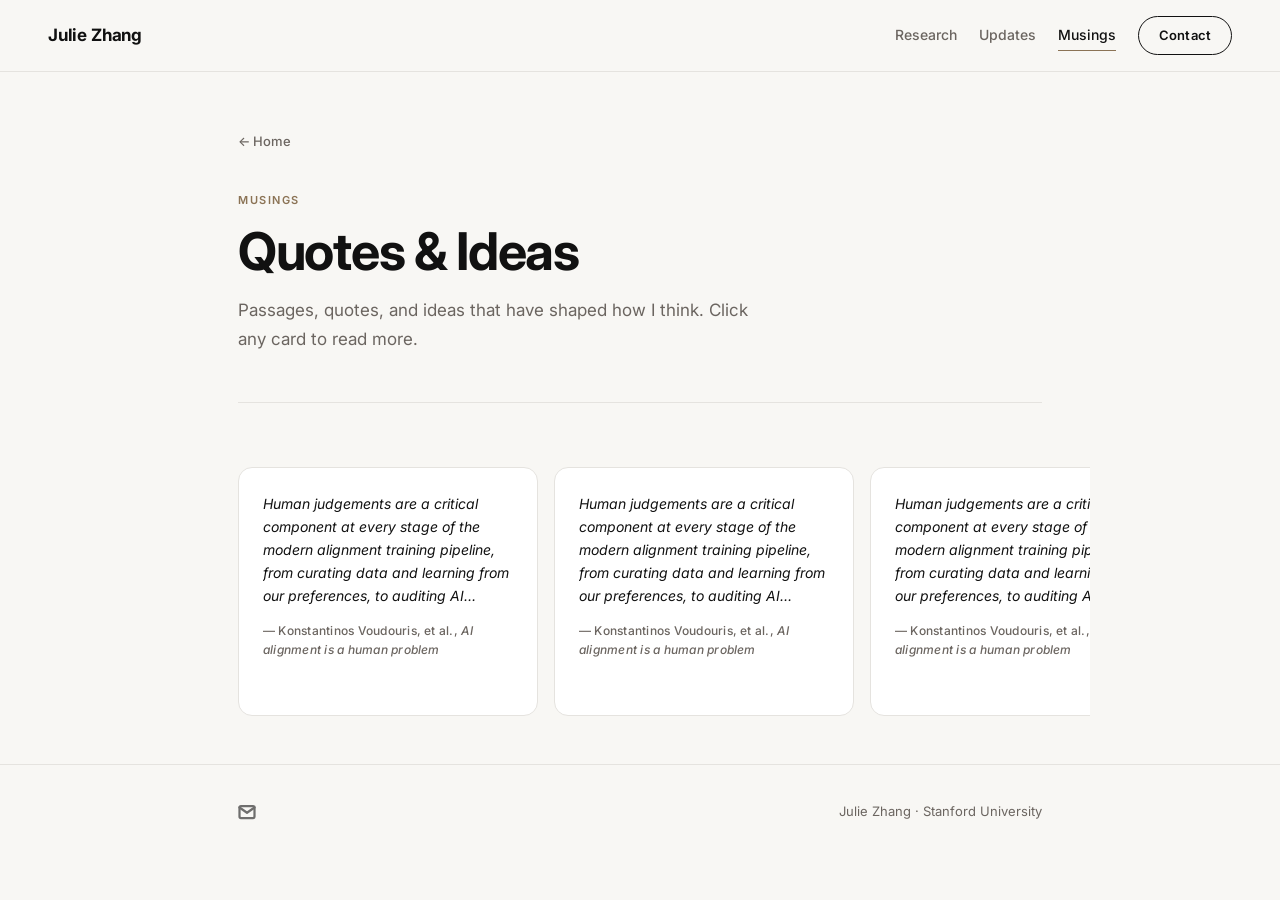
==== musings.html @ 249c619d "Redesign site, add publications, and update timeline - Minimalist animated homepage with 3-card layo" ====
<!DOCTYPE html>
<html lang="en">
<head>
  <meta charset="utf-8" />
  <title>Musings — Julie Zhang</title>
  <meta name="description" content="Quotes and musings collected by Julie Zhang" />
  <meta name="viewport" content="width=device-width, initial-scale=1" />

  <link rel="stylesheet" href="./css/layout.css" />
  <link rel="stylesheet" href="./css/typography.css" />
  <link rel="stylesheet" href="./css/utilities.css" />
  <script defer src="./js/script.js"></script>
</head>
<body>

  <!-- ─── NAVBAR ──────────────────────────────────────── -->
  <nav class="navbar">
    <a class="nav-title-link" href="./index.html">Julie Zhang</a>
    <div class="nav-links">
      <a class="nav-link" href="./research.html">Research</a>
      <a class="nav-link" href="./updates.html">Updates</a>
      <a class="nav-link active" href="./musings.html">Musings</a>
      <a class="button" href="mailto:juliexzhg@stanford.edu">Contact</a>
    </div>
  </nav>

  <div class="page-wrapper">

    <!-- ─── PAGE HEADER ─────────────────────────────── -->
    <header class="page-header animate-load" style="--delay: 0s">
      <a class="back-link" href="./index.html">← Home</a>
      <p class="page-header-label">Musings</p>
      <!-- ✏️ Edit the title and description below -->
      <h1 class="page-header-title">Quotes & Ideas</h1>
      <p class="page-header-desc">
        Passages, quotes, and ideas that have shaped how I think.
        Click any card to read more.
      </p>
    </header>

    <!-- ─── CAROUSEL (auto-rendered from data below) ── -->
    <!-- Scroll horizontally · hover to pause · click to expand -->
    <div class="musings-carousel-outer" id="musings-carousel-outer">
      <div class="musings-carousel-track" id="musings-track"></div>
    </div>

    <!-- Expanded detail panel — shown on card click -->
    <div class="musing-detail-panel" id="musing-detail"></div>

    <!-- Shown only when musings array is empty -->
    <div class="musings-empty" id="musings-empty" style="display:none">
      Musings coming soon.
    </div>

  </div>

  <!-- ─── FOOTER ───────────────────────────────────────── -->
  <footer id="footer">
    <div class="footer-inner">
      <div class="footer-links">
        <a class="icon-link" href="mailto:juliexzhg@stanford.edu" title="Email">
          <img src="./assets/icons/mail.svg" class="footer-icon" alt="Email" />
        </a>
      </div>
      <p class="footer-text">Julie Zhang &middot; Stanford University</p>
    </div>
  </footer>

  <!-- ════════════════════════════════════════════════════
       ✏️  ADD OR EDIT YOUR MUSINGS / QUOTES HERE
       ════════════════════════════════════════════════════

  Each object in the array is one card in the carousel. Fields:
    quote   (required) – The quote or passage
    author  (required) – Who said or wrote it
    source  (optional) – Book, article, talk, etc.; "" to hide
    myNote  (optional) – Your personal reflection; "" to hide.
                          Shown only in the expanded detail view.

  HOW TO ADD A NEW MUSING:
    1. Copy a block (from { to },).
    2. Paste it at the TOP of the array.
    3. Fill in your values and save.
  ════════════════════════════════════════════════════ -->
  <script>

  const musings = [
    {
      quote: "Human judgements are a critical component at every stage of the modern alignment training pipeline, from curating data and learning from our preferences, to auditing AI systems and overseeing them while they complete tasks for us.",
      author: "Konstantinos Voudouris, et al.",
      source:"AI alignment is a human problem",
      myNote:"Human in the loop"
    },
    // ← ADD YOUR QUOTES HERE. Example:
    // {
    //   quote: "The question is not whether machines can think, but whether men do.",
    //   author: "B.F. Skinner",
    //   source: "Contingencies of Reinforcement, 1969",
    //   myNote: "This challenges me to think about what agency really means — especially as we build systems that mimic it."
    // },

  ];

  // ════════════════════════════════════════════════════
  // Carousel rendering — no need to edit below.
  // ════════════════════════════════════════════════════

  const track  = document.getElementById('musings-track');
  const detail = document.getElementById('musing-detail');
  const empty  = document.getElementById('musings-empty');
  const outer  = document.getElementById('musings-carousel-outer');

  if (!musings.length) {
    if (outer)  outer.style.display  = 'none';
    if (detail) detail.style.display = 'none';
    if (empty)  empty.style.display  = 'block';
  } else {
    // Duplicate items enough times to fill at least ~8 visible cards
    const copies = Math.max(2, Math.ceil(10 / musings.length));
    // Must be even so translateX(-50%) loops seamlessly
    const totalCopies = copies % 2 === 0 ? copies : copies + 1;

    function makeCard(item, originalIndex) {
      const card = document.createElement('div');
      card.className = 'musing-card';
      card.dataset.index = originalIndex;
      card.innerHTML = `
        <div class="musing-card-quote">${item.quote}</div>
        <div class="musing-card-author">&mdash; ${item.author}${item.source ? ', <em>' + item.source + '</em>' : ''}</div>
        <div class="musing-card-hint">Click to expand ↗</div>
      `;
      card.addEventListener('click', () => openDetail(item, originalIndex));
      return card;
    }

    for (let c = 0; c < totalCopies; c++) {
      musings.forEach((item, i) => track.appendChild(makeCard(item, i)));
    }

    // Adjust animation duration proportional to content length
    const duration = Math.max(25, musings.length * 8);
    track.style.animationDuration = duration + 's';

    function openDetail(item, idx) {
      // Highlight matching cards
      document.querySelectorAll('.musing-card').forEach(c => {
        c.classList.toggle('active', parseInt(c.dataset.index) === idx);
      });

      const noteHtml = item.myNote
        ? `<p class="musing-note">${item.myNote}</p>`
        : '';
      const sourceHtml = item.source
        ? `<span class="musing-source">${item.source}</span>`
        : '';

      detail.innerHTML = `
        <button class="musing-close-btn" onclick="closeDetail()">Close ×</button>
        <blockquote class="musing-quote">${item.quote}</blockquote>
        <div class="musing-attribution">
          <span class="musing-author">&mdash; ${item.author}</span>
          ${sourceHtml}
        </div>
        ${noteHtml}
      `;
      detail.style.display = 'block';
      detail.scrollIntoView({ behavior: 'smooth', block: 'nearest' });
    }
  }

  function closeDetail() {
    const detail = document.getElementById('musing-detail');
    if (detail) detail.style.display = 'none';
    document.querySelectorAll('.musing-card').forEach(c => c.classList.remove('active'));
  }

  </script>

</body>
</html>
---- css/layout.css ----
/* =====================================================
   VARIABLES & RESET
   ===================================================== */
:root {
  --bg: #F8F7F4;
  --text: #111111;
  --text-secondary: #6B6560;
  --accent: #8B7355;
  --border: #E5E3DF;
  --card-bg: #FFFFFF;
  --nav-bg: rgba(248, 247, 244, 0.94);
  --max-width: 900px;
  --nav-height: 72px;
}

*, *::before, *::after {
  box-sizing: border-box;
}

html {
  text-size-adjust: none;
  -webkit-text-size-adjust: none;
  scroll-behavior: smooth;
}

body {
  margin: 0;
  background-color: var(--bg);
  color: var(--text);
  -webkit-font-smoothing: antialiased;
  -moz-osx-font-smoothing: grayscale;
  min-height: 100vh;
}


/* =====================================================
   PAGE WRAPPER
   ===================================================== */
.page-wrapper {
  max-width: var(--max-width);
  margin: 0 auto;
  padding: 0 48px;
}


/* =====================================================
   SECTIONS
   ===================================================== */
.section-container {
  padding: 64px 0;
  border-top: 1px solid var(--border);
}

.section-title {
  font-size: 11px;
  font-weight: 600;
  letter-spacing: 0.14em;
  text-transform: uppercase;
  color: var(--text-secondary);
  margin: 0 0 36px 0;
}


/* =====================================================
   HERO SECTION
   — Natural height; no min-height so marquee sits close
   ===================================================== */
#hero {
  display: flex;
  align-items: center;
  justify-content: space-between;
  gap: 64px;
  padding: calc(var(--nav-height) + 56px) 48px 56px;
  max-width: var(--max-width);
  margin: 0 auto;
}

#hero-text {
  flex: 1;
  display: flex;
  flex-direction: column;
  gap: 18px;
}

.hero-name {
  font-size: clamp(48px, 8vw, 72px);
  font-weight: 700;
  letter-spacing: -0.03em;
  line-height: 1.0;
  margin: 0;
}

.hero-subtitle {
  display: flex;
  align-items: center;
  gap: 2px;
  font-size: 18px;
  font-weight: 400;
  color: var(--text-secondary);
  min-height: 28px;
}

#subtitle-text {
  display: inline-block;
  transition: opacity 0.4s ease, transform 0.4s ease;
}

.hero-bio {
  font-size: 16px;
  line-height: 1.8;
  color: var(--text-secondary);
  max-width: 460px;
  margin: 0;
}

.hero-actions {
  margin-top: 4px;
}

#hero-image {
  flex-shrink: 0;
  width: 250px;
  display: flex;
  flex-direction: column;
  gap: 10px;
}

#hero-image img {
  width: 100%;
  height: 320px;
  object-fit: cover;
  border-radius: 14px;
}


/* =====================================================
   MARQUEE
   ===================================================== */
.marquee-wrapper {
  overflow: hidden;
  border-top: 1px solid var(--border);
  border-bottom: 1px solid var(--border);
  padding: 14px 0;
  background: var(--bg);
}

.marquee-track {
  display: flex;
  gap: 28px;
  white-space: nowrap;
  animation: marquee 32s linear infinite;
  width: max-content;
}

.marquee-track span {
  font-size: 12px;
  font-weight: 500;
  letter-spacing: 0.06em;
  color: var(--text-secondary);
  text-transform: uppercase;
  flex-shrink: 0;
}

.marquee-track .dot {
  color: var(--accent);
  opacity: 0.6;
}

@keyframes marquee {
  from { transform: translateX(0); }
  to   { transform: translateX(-50%); }
}


/* =====================================================
   ABOUT SECTION (homepage)
   ===================================================== */
.about-text {
  max-width: 660px;
  display: flex;
  flex-direction: column;
  gap: 18px;
}

.about-text p {
  margin: 0;
  font-size: 16px;
  line-height: 1.8;
}


/* =====================================================
   PAGE CARDS (homepage 2×2 + optional wide)
   ===================================================== */
.cards-grid {
  display: grid;
  grid-template-columns: 1fr 1fr;
  gap: 14px;
}

.page-card {
  display: flex;
  flex-direction: column;
  gap: 12px;
  padding: 32px;
  background: var(--card-bg);
  border: 1px solid var(--border);
  border-radius: 16px;
  text-decoration: none;
  color: var(--text);
  transition: transform 0.25s ease, box-shadow 0.25s ease, border-color 0.25s ease;
}

.page-card:hover {
  transform: translateY(-4px);
  box-shadow: 0 16px 48px rgba(0, 0, 0, 0.07);
  border-color: var(--accent);
}

/* Three-card row variant */
.cards-grid--three {
  grid-template-columns: repeat(3, 1fr);
}

/* Wide card spans full width of grid */
.page-card.wide {
  grid-column: 1 / -1;
  flex-direction: row;
  align-items: center;
  gap: 24px;
  padding: 28px 32px;
}

.page-card.wide p {
  flex: 1;
}

.page-card.wide .card-arrow {
  align-self: center;
  margin-left: auto;
}

.card-icon {
  font-size: 18px;
  color: var(--accent);
  line-height: 1;
}

.page-card h3 {
  font-size: 21px;
  font-weight: 600;
  letter-spacing: -0.01em;
  margin: 0;
}

.page-card p {
  font-size: 14px;
  color: var(--text-secondary);
  line-height: 1.65;
  margin: 0;
  flex: 1;
}

.card-arrow {
  font-size: 18px;
  color: var(--accent);
  transition: transform 0.2s ease;
  align-self: flex-end;
}

.page-card:hover .card-arrow {
  transform: translateX(5px);
}


/* =====================================================
   ACTIVITIES SECTION (homepage)
   ===================================================== */
.activities-list {
  display: flex;
  flex-direction: column;
}

.activity-item {
  display: flex;
  align-items: baseline;
  justify-content: space-between;
  gap: 16px;
  padding: 16px 0;
  border-bottom: 1px solid var(--border);
}

.activity-item:first-child {
  border-top: 1px solid var(--border);
}

.activity-name {
  font-size: 16px;
  font-weight: 500;
  line-height: 1.4;
}

.activity-role {
  font-size: 13px;
  color: var(--text-secondary);
  white-space: nowrap;
}

.activity-desc {
  font-size: 13px;
  color: var(--text-secondary);
  line-height: 1.6;
  margin-top: 3px;
}

.activity-item-inner {
  display: flex;
  flex-direction: column;
}


/* =====================================================
   INTERIOR PAGE HEADER
   ===================================================== */
.page-header {
  padding: calc(var(--nav-height) + 56px) 0 48px;
  border-bottom: 1px solid var(--border);
}

.page-header-label {
  font-size: 11px;
  font-weight: 600;
  letter-spacing: 0.14em;
  text-transform: uppercase;
  color: var(--accent);
  margin: 0 0 16px 0;
}

.page-header-title {
  font-size: clamp(36px, 6vw, 52px);
  font-weight: 700;
  letter-spacing: -0.025em;
  margin: 0 0 16px 0;
  line-height: 1.05;
}

.page-header-desc {
  font-size: 17px;
  line-height: 1.7;
  color: var(--text-secondary);
  max-width: 540px;
  margin: 0;
}


/* =====================================================
   RESEARCH PAGE
   ===================================================== */

/* Optional blurb shown above research list */
.research-intro {
  padding: 40px 0 0;
  max-width: 640px;
  font-size: 16px;
  line-height: 1.8;
  color: var(--text-secondary);
}

.research-list {
  display: flex;
  flex-direction: column;
}

/* CSS animation for dynamically-rendered items */
@keyframes fadeInItem {
  from {
    opacity: 0;
    transform: translateY(18px);
  }
  to {
    opacity: 1;
    transform: translateY(0);
  }
}

.research-item {
  padding: 48px 0;
  border-bottom: 1px solid var(--border);
  display: grid;
  grid-template-columns: 180px 1fr;
  gap: 48px;
  align-items: start;
  animation: fadeInItem 0.55s cubic-bezier(0.16, 1, 0.3, 1) both;
}

.research-item:nth-child(1) { animation-delay: 0.08s; }
.research-item:nth-child(2) { animation-delay: 0.16s; }
.research-item:nth-child(3) { animation-delay: 0.24s; }
.research-item:nth-child(4) { animation-delay: 0.32s; }
.research-item:nth-child(5) { animation-delay: 0.40s; }
.research-item:nth-child(6) { animation-delay: 0.48s; }

.research-meta {
  display: flex;
  flex-direction: column;
  gap: 8px;
  padding-top: 4px;
}

.research-status {
  display: inline-block;
  font-size: 11px;
  font-weight: 600;
  letter-spacing: 0.08em;
  text-transform: uppercase;
  padding: 4px 10px;
  border-radius: 50px;
  width: fit-content;
}

.research-status.ongoing {
  background: #EEFAF0;
  color: #2D7A36;
}

.research-status.completed {
  background: #F2F2F0;
  color: #555555;
}

.research-institution {
  font-size: 13px;
  color: var(--text-secondary);
  font-weight: 500;
  line-height: 1.4;
}

.research-mentor {
  font-size: 13px;
  color: var(--text-secondary);
  font-style: italic;
}

.research-body {
  display: flex;
  flex-direction: column;
  gap: 14px;
}

.research-title {
  font-size: 20px;
  font-weight: 600;
  letter-spacing: -0.01em;
  margin: 0;
  line-height: 1.3;
}

.research-desc {
  font-size: 15px;
  line-height: 1.8;
  color: var(--text-secondary);
  margin: 0;
}

/* Optional image inside a research entry */
.research-image {
  width: 100%;
  max-width: 400px;
  height: 180px;
  object-fit: cover;
  border-radius: 10px;
  margin-top: 4px;
}

.research-tags {
  display: flex;
  flex-wrap: wrap;
  gap: 6px;
}

.tag {
  font-size: 11px;
  font-weight: 500;
  letter-spacing: 0.03em;
  padding: 3px 10px;
  border: 1px solid var(--border);
  border-radius: 50px;
  color: var(--text-secondary);
  background: var(--bg);
}

.research-link {
  font-size: 14px;
  font-weight: 500;
  color: var(--accent);
  text-decoration: none;
  display: inline-flex;
  align-items: center;
  gap: 4px;
  width: fit-content;
  transition: opacity 0.15s ease;
}

.research-link:hover {
  opacity: 0.7;
  text-decoration: underline;
}


/* =====================================================
   PROJECTS PAGE
   ===================================================== */
.projects-grid {
  display: grid;
  grid-template-columns: repeat(2, 1fr);
  gap: 14px;
  padding: 48px 0;
}

.project-card-new {
  padding: 28px 32px;
  background: var(--card-bg);
  border: 1px solid var(--border);
  border-radius: 14px;
  display: flex;
  flex-direction: column;
  gap: 14px;
  text-decoration: none;
  color: var(--text);
  cursor: default;
  animation: fadeInItem 0.55s cubic-bezier(0.16, 1, 0.3, 1) both;
  transition: transform 0.25s ease, box-shadow 0.25s ease, border-color 0.25s ease;
}

.project-card-new:nth-child(1) { animation-delay: 0.08s; }
.project-card-new:nth-child(2) { animation-delay: 0.16s; }
.project-card-new:nth-child(3) { animation-delay: 0.24s; }
.project-card-new:nth-child(4) { animation-delay: 0.32s; }

.project-card-new[href]:not([href="#"]) {
  cursor: pointer;
}

.project-card-new[href]:not([href="#"]):hover {
  transform: translateY(-3px);
  box-shadow: 0 10px 36px rgba(0, 0, 0, 0.07);
  border-color: var(--accent);
}

.project-card-tags {
  display: flex;
  flex-wrap: wrap;
  gap: 6px;
  min-height: 24px;
}

.project-card-title {
  font-size: 19px;
  font-weight: 600;
  letter-spacing: -0.01em;
  margin: 0;
  line-height: 1.3;
}

.project-card-desc {
  font-size: 14px;
  line-height: 1.75;
  color: var(--text-secondary);
  margin: 0;
  flex: 1;
}

.project-card-footer {
  display: flex;
  justify-content: space-between;
  align-items: center;
  margin-top: auto;
  padding-top: 4px;
}

.project-link-text {
  font-size: 13px;
  font-weight: 500;
  color: var(--accent);
}

.empty-state {
  padding: 80px 0;
  text-align: center;
  color: var(--text-secondary);
  font-size: 15px;
  grid-column: 1 / -1;
}


/* =====================================================
   UPDATES PAGE — centered single-column, date above entry
   ===================================================== */
.updates-timeline {
  max-width: 580px;
  margin: 0 auto;
  padding: 40px 0 80px;
  display: flex;
  flex-direction: column;
}

/* ── Year separator ────────────────────────────────── */
.timeline-year-row {
  display: flex;
  align-items: center;
  gap: 16px;
  padding: 48px 0 4px;
}

.timeline-year-row:first-child {
  padding-top: 24px;
}

.timeline-year-label {
  font-size: 11px;
  font-weight: 700;
  letter-spacing: 0.14em;
  text-transform: uppercase;
  color: var(--accent);
  flex-shrink: 0;
}

.timeline-year-line {
  flex: 1;
  height: 1px;
  background: linear-gradient(to right, var(--accent) 0%, var(--border) 100%);
  opacity: 0.5;
}

/* ── Individual entry ─────────────────────────────── */
.update-item {
  display: flex;
  flex-direction: column;
  gap: 6px;
  padding: 20px 0;
  border-bottom: 1px solid var(--border);
  animation: fadeInItem 0.55s cubic-bezier(0.16, 1, 0.3, 1) both;
  transition: padding-left 0.2s ease;
}

.update-item:hover {
  padding-left: 8px;
}

/* Date row — sits above the event text */
.update-date {
  display: flex;
  align-items: center;
  gap: 7px;
  font-size: 11px;
  font-weight: 700;
  letter-spacing: 0.1em;
  text-transform: uppercase;
  color: var(--text-secondary);
  user-select: none;
}

/* Camera icon (SVG injected by JS for entries with images) */
.update-camera-icon {
  display: inline-flex;
  align-items: center;
  color: var(--accent);
  opacity: 0.75;
  transition: opacity 0.15s ease;
}

.update-item.has-image .update-date:hover .update-camera-icon,
.update-item.has-image:hover .update-camera-icon {
  opacity: 1;
}

/* Event text */
.update-text {
  font-size: 15px;
  line-height: 1.8;
  margin: 0;
  color: var(--text);
}

.update-aside {
  font-size: 12px;
  color: var(--text-muted, #888);
  letter-spacing: 0.01em;
}

/* Inline image hidden — shown via hover tooltip only */
.update-image {
  display: none;
}


/* ── Camera viewfinder tooltip ─────────────────────── */
.image-tooltip {
  position: fixed;
  pointer-events: none;
  z-index: 9999;
  opacity: 0;
  width: 230px;
  transform: translateY(10px) scale(0.96);
  transition: opacity 0.2s ease, transform 0.2s ease;
  /* Polaroid-style white border */
  background: #fff;
  padding: 10px 10px 36px;
  box-shadow: 0 20px 60px rgba(0, 0, 0, 0.28), 0 2px 8px rgba(0,0,0,0.12);
  border-radius: 2px;
}

.image-tooltip.visible {
  opacity: 1;
  transform: translateY(0) scale(1);
}

/* Image fills the Polaroid "photo" area */
.image-tooltip img {
  width: 100%;
  height: 150px;
  object-fit: cover;
  display: block;
  border-radius: 1px;
}

/* Viewfinder corner marks (top-left, top-right) */
.image-tooltip::before {
  content: '';
  position: absolute;
  top: 6px;
  left: 6px;
  right: 6px;
  bottom: 6px;
  border-top: 1.5px solid var(--accent);
  border-left: 1.5px solid var(--accent);
  width: 14px;
  height: 14px;
  pointer-events: none;
  box-sizing: border-box;
}

.image-tooltip::after {
  content: '';
  position: absolute;
  bottom: 30px;
  right: 6px;
  border-bottom: 1.5px solid var(--accent);
  border-right: 1.5px solid var(--accent);
  width: 14px;
  height: 14px;
  pointer-events: none;
  box-sizing: border-box;
}

/* Caption in the Polaroid white strip */
.image-tooltip-caption {
  position: absolute;
  bottom: 0;
  left: 0;
  right: 0;
  height: 34px;
  display: flex;
  align-items: center;
  justify-content: center;
  font-size: 11px;
  font-weight: 500;
  color: var(--text-secondary);
  letter-spacing: 0.04em;
  padding: 0 10px;
  white-space: nowrap;
  overflow: hidden;
  text-overflow: ellipsis;
}


/* =====================================================
   MUSINGS PAGE — horizontal auto-scrolling carousel
   ===================================================== */

/* Bleed the carousel past page-wrapper padding */
.musings-carousel-outer {
  overflow: hidden;
  margin: 48px -48px 0;
  padding: 8px 0 16px;
  cursor: pointer;
}

.musings-carousel-track {
  display: flex;
  gap: 16px;
  width: max-content;
  padding: 8px 48px;
  animation: musingsScroll 40s linear infinite;
  user-select: none;
}

.musings-carousel-track:hover {
  animation-play-state: paused;
}

@keyframes musingsScroll {
  from { transform: translateX(0); }
  to   { transform: translateX(-50%); }
}

/* Individual quote card */
.musing-card {
  width: 300px;
  flex-shrink: 0;
  padding: 24px;
  background: var(--card-bg);
  border: 1.5px solid var(--border);
  border-radius: 14px;
  display: flex;
  flex-direction: column;
  gap: 14px;
  cursor: pointer;
  transition: border-color 0.25s ease, transform 0.25s ease, box-shadow 0.25s ease;
}

.musing-card:hover {
  border-color: var(--accent);
  transform: translateY(-4px);
  box-shadow: 0 8px 28px rgba(0, 0, 0, 0.08);
}

.musing-card.active {
  border-color: var(--accent);
  transform: translateY(-4px);
  box-shadow: 0 8px 28px rgba(0, 0, 0, 0.1);
}

.musing-card-quote {
  font-size: 14px;
  font-style: italic;
  line-height: 1.65;
  color: var(--text);
  overflow: hidden;
  display: -webkit-box;
  -webkit-line-clamp: 5;
  -webkit-box-orient: vertical;
  flex: 1;
}

.musing-card-author {
  font-size: 12px;
  font-weight: 500;
  color: var(--text-secondary);
  letter-spacing: 0.02em;
}

.musing-card-hint {
  font-size: 11px;
  color: var(--accent);
  opacity: 0;
  transition: opacity 0.2s ease;
  font-weight: 500;
}

.musing-card:hover .musing-card-hint {
  opacity: 1;
}

/* Expanded detail panel (shown on click) */
.musing-detail-panel {
  display: none;
  padding: 40px;
  background: var(--card-bg);
  border: 1.5px solid var(--accent);
  border-radius: 16px;
  margin-top: 24px;
  position: relative;
  animation: fadeInItem 0.4s cubic-bezier(0.16, 1, 0.3, 1) both;
}

.musing-close-btn {
  position: absolute;
  top: 16px;
  right: 20px;
  background: none;
  border: none;
  font-size: 13px;
  font-weight: 500;
  color: var(--text-secondary);
  cursor: pointer;
  font-family: inherit;
  padding: 4px 8px;
  border-radius: 4px;
  transition: color 0.15s ease, background 0.15s ease;
}

.musing-close-btn:hover {
  color: var(--text);
  background: var(--bg);
}

/* Full quote in expanded panel */
.musing-quote {
  font-size: clamp(18px, 3vw, 24px);
  font-weight: 400;
  line-height: 1.55;
  letter-spacing: -0.01em;
  font-style: italic;
  margin: 0 0 24px 0;
  padding-left: 24px;
  position: relative;
  color: var(--text);
}

.musing-quote::before {
  content: '';
  position: absolute;
  left: 0;
  top: 6px;
  width: 3px;
  height: calc(100% - 8px);
  background: var(--accent);
  border-radius: 2px;
}

.musing-attribution {
  display: flex;
  flex-direction: column;
  gap: 4px;
  padding-left: 24px;
  margin-bottom: 20px;
}

.musing-author {
  font-size: 14px;
  font-weight: 600;
}

.musing-source {
  font-size: 13px;
  color: var(--text-secondary);
  font-style: italic;
}

.musing-note {
  font-size: 14px;
  line-height: 1.75;
  color: var(--text-secondary);
  padding: 16px 20px;
  background: var(--bg);
  border: 1px solid var(--border);
  border-radius: 10px;
  margin: 0;
  margin-left: 24px;
}

/* Empty state message */
.musings-empty {
  padding: 64px 0;
  text-align: center;
  color: var(--text-secondary);
  font-size: 15px;
}


/* Section separator used on Research page */
.research-section-sep {
  margin: 64px 0 32px;
  font-size: 11px;
  font-weight: 600;
  letter-spacing: 0.12em;
  text-transform: uppercase;
  color: var(--text-muted, #888);
  display: flex;
  align-items: center;
  gap: 14px;
}
.research-section-sep::after {
  content: '';
  flex: 1;
  height: 1px;
  background: var(--border);
}

/* =====================================================
   WRITING PAGE
   ===================================================== */
.writing-grid {
  display: grid;
  grid-template-columns: repeat(2, 1fr);
  gap: 20px;
  padding: 48px 0;
}

.writing-card {
  background: var(--card-bg);
  border: 1px solid var(--border);
  border-radius: 16px;
  overflow: hidden;
  text-decoration: none;
  color: var(--text);
  display: flex;
  flex-direction: column;
  animation: fadeInItem 0.55s cubic-bezier(0.16, 1, 0.3, 1) both;
  transition: transform 0.25s ease, box-shadow 0.25s ease, border-color 0.25s ease;
}

.writing-card:nth-child(1) { animation-delay: 0.08s; }
.writing-card:nth-child(2) { animation-delay: 0.16s; }
.writing-card:nth-child(3) { animation-delay: 0.24s; }
.writing-card:nth-child(4) { animation-delay: 0.32s; }

.writing-card[href]:hover {
  transform: translateY(-4px);
  box-shadow: 0 12px 40px rgba(0, 0, 0, 0.08);
  border-color: var(--accent);
}

/* Cover image */
.writing-card-cover {
  width: 100%;
  height: 200px;
  object-fit: cover;
  background: var(--border);
  display: block;
}

/* Placeholder shown when no cover image */
.writing-card-placeholder {
  width: 100%;
  height: 200px;
  background: linear-gradient(135deg, #F0EDE8 0%, #E4DFD7 100%);
  display: flex;
  align-items: center;
  justify-content: center;
  font-size: 28px;
  color: var(--accent);
  opacity: 0.6;
}

/* Text body */
.writing-card-body {
  padding: 24px 28px;
  flex: 1;
  display: flex;
  flex-direction: column;
  gap: 10px;
}

.writing-card-meta {
  font-size: 11px;
  font-weight: 600;
  letter-spacing: 0.1em;
  text-transform: uppercase;
  color: var(--text-secondary);
}

.writing-card-title {
  font-size: 19px;
  font-weight: 600;
  letter-spacing: -0.01em;
  line-height: 1.3;
  margin: 0;
}

.writing-card-excerpt {
  font-size: 14px;
  line-height: 1.75;
  color: var(--text-secondary);
  margin: 0;
  flex: 1;
  overflow: hidden;
  display: -webkit-box;
  -webkit-line-clamp: 3;
  -webkit-box-orient: vertical;
}

.writing-card-link {
  font-size: 13px;
  font-weight: 500;
  color: var(--accent);
  margin-top: 6px;
}

/* Award badge (e.g. Best Paper Honorable Mention) */
.writing-card-award {
  display: inline-flex;
  align-items: center;
  gap: 5px;
  font-size: 10px;
  font-weight: 700;
  letter-spacing: 0.08em;
  text-transform: uppercase;
  color: #996515;
  background: #FFF8E6;
  border: 1px solid #E8CC88;
  border-radius: 50px;
  padding: 3px 10px;
  width: fit-content;
  margin-top: 4px;
}


/* =====================================================
   FOOTER
   ===================================================== */
#footer {
  border-top: 1px solid var(--border);
  margin-top: 24px;
}

.footer-inner {
  max-width: var(--max-width);
  margin: 0 auto;
  padding: 36px 48px;
  display: flex;
  justify-content: space-between;
  align-items: center;
}

.footer-links {
  display: flex;
  gap: 16px;
  align-items: center;
}

.footer-text {
  font-size: 13px;
  color: var(--text-secondary);
  margin: 0;
}


/* =====================================================
   RESPONSIVE
   ===================================================== */
@media (max-width: 900px) {
  .page-wrapper {
    padding: 0 32px;
  }

  #hero {
    padding-left: 32px;
    padding-right: 32px;
  }

  .musings-carousel-outer {
    margin: 48px -32px 0;
  }
}

@media (max-width: 768px) {
  #hero {
    flex-direction: column-reverse;
    padding: calc(var(--nav-height) + 32px) 24px 40px;
    gap: 28px;
  }

  #hero-image {
    width: 100%;
  }

  #hero-image img {
    height: 220px;
  }

  .page-wrapper {
    padding: 0 24px;
  }

  .cards-grid,
  .cards-grid--three {
    grid-template-columns: 1fr;
  }

  .page-card.wide {
    flex-direction: column;
    align-items: flex-start;
  }

  .research-item {
    grid-template-columns: 1fr;
    gap: 20px;
  }

  .projects-grid {
    grid-template-columns: 1fr;
  }

  .writing-grid {
    grid-template-columns: 1fr;
  }

  /* updates are already single-column — nothing extra needed */

  .musings-carousel-outer {
    margin: 48px -24px 0;
  }

  .musing-detail-panel {
    padding: 28px 24px;
  }

  .footer-inner {
    padding: 28px 24px;
    flex-direction: column;
    gap: 16px;
    text-align: center;
  }

  .activity-item {
    flex-direction: column;
    gap: 4px;
  }
}

@media (max-width: 480px) {
  .hero-name {
    font-size: 40px;
  }

  .page-header-title {
    font-size: 36px;
  }

  .section-container {
    padding: 48px 0;
  }

  .musing-quote {
    font-size: 18px;
  }
}
---- css/typography.css ----
/* =====================================================
   FONTS
   Import Inter from Google Fonts for a clean, modern feel.
   Falls back to system sans-serif fonts if offline.
   ===================================================== */
@import url('https://fonts.googleapis.com/css2?family=Inter:ital,opsz,wght@0,14..32,300;0,14..32,400;0,14..32,500;0,14..32,600;0,14..32,700;1,14..32,300;1,14..32,400&display=swap');

body {
  font-family: 'Inter', 'Helvetica Neue', Helvetica, Arial, sans-serif;
  font-feature-settings: "kern" 1, "liga" 1, "calt" 1;
  font-size: 16px;
  line-height: 1.6;
  color: var(--text, #111111);
}

h1, h2, h3, h4, h5, h6 {
  font-feature-settings: "kern" 1, "liga" 1, "ss01" 1;
  margin: 0;
}

p {
  margin: 0;
}

/* ─── Legacy class names (kept for compatibility) ──── */

.nav-title {
  font-weight: 700;
  font-size: 17px;
  letter-spacing: -0.01em;
}

.button-text {
  font-size: 13px;
  font-weight: 600;
}

.image-caption {
  font-size: 12px;
  font-weight: 400;
  color: var(--text-secondary, #6B6560);
  letter-spacing: 0.02em;
}

.main-title {
  font-size: 40px;
  font-weight: 700;
  letter-spacing: -0.02em;
}

.subheader-text {
  font-size: 20px;
  font-weight: 600;
}

.body-text {
  font-size: 16px;
  font-weight: 400;
  line-height: 1.8;
}

.project-card-text {
  overflow: hidden;
  text-overflow: ellipsis;
  display: -webkit-box;
  -webkit-line-clamp: 4;
  -webkit-box-orient: vertical;
}

.project-title {
  overflow: hidden;
  text-overflow: ellipsis;
  display: -webkit-box;
  -webkit-line-clamp: 1;
  -webkit-box-orient: vertical;
}
---- css/utilities.css ----
/* =====================================================
   LOAD ANIMATIONS
   Elements with .animate-load fade + slide up on page load.
   Control delay with CSS variable:  style="--delay: 0.2s"
   ===================================================== */
@keyframes fadeInUp {
  from {
    opacity: 0;
    transform: translateY(22px);
  }
  to {
    opacity: 1;
    transform: translateY(0);
  }
}

.animate-load {
  opacity: 0;
  animation: fadeInUp 0.75s cubic-bezier(0.16, 1, 0.3, 1) forwards;
  animation-delay: var(--delay, 0s);
}


/* =====================================================
   SCROLL ANIMATIONS
   JS adds .visible when the element enters the viewport.
   ===================================================== */
.animate-on-scroll {
  opacity: 0;
  transform: translateY(24px);
  transition: opacity 0.7s cubic-bezier(0.16, 1, 0.3, 1),
              transform 0.7s cubic-bezier(0.16, 1, 0.3, 1);
}

.animate-on-scroll.visible {
  opacity: 1;
  transform: translateY(0);
}

/* Slide in from the left */
.slide-left {
  opacity: 0;
  transform: translateX(-32px);
  transition: opacity 0.7s cubic-bezier(0.16, 1, 0.3, 1) var(--card-delay, 0s),
              transform 0.7s cubic-bezier(0.16, 1, 0.3, 1) var(--card-delay, 0s);
}

/* Slide in from the right */
.slide-right {
  opacity: 0;
  transform: translateX(32px);
  transition: opacity 0.7s cubic-bezier(0.16, 1, 0.3, 1) var(--card-delay, 0s),
              transform 0.7s cubic-bezier(0.16, 1, 0.3, 1) var(--card-delay, 0s);
}

.slide-left.visible,
.slide-right.visible {
  opacity: 1;
  transform: translateX(0);
}

/* Stagger list items when parent becomes visible */
.stagger-children > * {
  opacity: 0;
  transform: translateY(18px);
  transition: opacity 0.55s cubic-bezier(0.16, 1, 0.3, 1),
              transform 0.55s cubic-bezier(0.16, 1, 0.3, 1);
}

.stagger-children.visible > *:nth-child(1)  { transition-delay: 0s;    }
.stagger-children.visible > *:nth-child(2)  { transition-delay: 0.07s; }
.stagger-children.visible > *:nth-child(3)  { transition-delay: 0.14s; }
.stagger-children.visible > *:nth-child(4)  { transition-delay: 0.21s; }
.stagger-children.visible > *:nth-child(5)  { transition-delay: 0.28s; }
.stagger-children.visible > *:nth-child(6)  { transition-delay: 0.35s; }
.stagger-children.visible > *:nth-child(7)  { transition-delay: 0.42s; }
.stagger-children.visible > *:nth-child(8)  { transition-delay: 0.49s; }

.stagger-children.visible > * {
  opacity: 1;
  transform: translateY(0);
}


/* =====================================================
   NAVBAR
   ===================================================== */
.navbar {
  position: fixed;
  top: 0;
  left: 0;
  right: 0;
  z-index: 100;
  height: var(--nav-height, 72px);
  display: flex;
  align-items: center;
  justify-content: space-between;
  padding: 0 48px;
  background: var(--nav-bg, rgba(248, 247, 244, 0.94));
  backdrop-filter: blur(14px);
  -webkit-backdrop-filter: blur(14px);
  border-bottom: 1px solid var(--border, #E5E3DF);
}

.nav-title-link {
  font-weight: 700;
  font-size: 17px;
  letter-spacing: -0.01em;
  color: var(--text, #111111);
  text-decoration: none;
  transition: opacity 0.15s ease;
}

.nav-title-link:hover {
  opacity: 0.65;
}

.nav-links {
  display: flex;
  align-items: center;
  gap: 22px;
  overflow: visible;
}

.nav-link {
  font-size: 14px;
  font-weight: 500;
  color: var(--text-secondary, #6B6560);
  text-decoration: none;
  transition: color 0.15s ease;
  padding: 4px 0;
  border-bottom: 1.5px solid transparent;
}

.nav-link:hover {
  color: var(--text, #111111);
}

.nav-link.active {
  color: var(--text, #111111);
  border-bottom-color: var(--accent, #8B7355);
}


/* =====================================================
   BUTTON
   ===================================================== */
a.button {
  padding: 8px 20px;
  border: 1.5px solid var(--text, #111111);
  border-radius: 50px;
  color: var(--text, #111111);
  text-decoration: none;
  font-size: 13px;
  font-weight: 600;
  letter-spacing: 0.01em;
  display: inline-flex;
  align-items: center;
  gap: 6px;
  transition: background 0.2s ease, color 0.2s ease, border-color 0.2s ease;
  white-space: nowrap;
}

a.button:hover {
  background: var(--text, #111111);
  color: var(--bg, #F8F7F4);
}


/* =====================================================
   FOOTER ICONS
   ===================================================== */
.footer-icon {
  width: 18px;
  height: 18px;
  opacity: 0.55;
  transition: opacity 0.2s ease, transform 0.2s ease;
}

a.icon-link {
  display: flex;
  align-items: center;
  text-decoration: none;
}

a.icon-link:hover .footer-icon {
  opacity: 1;
  transform: scale(1.12);
}


/* =====================================================
   TYPEWRITER CURSOR BLINK
   ===================================================== */
.cursor-blink {
  display: inline-block;
  margin-left: 1px;
  color: var(--accent, #8B7355);
  font-weight: 300;
  animation: blink 1s step-end infinite;
}

@keyframes blink {
  0%, 100% { opacity: 1; }
  50%       { opacity: 0; }
}


/* =====================================================
   BACK LINK (interior pages)
   ===================================================== */
.back-link {
  display: inline-flex;
  align-items: center;
  gap: 6px;
  font-size: 13px;
  font-weight: 500;
  color: var(--text-secondary, #6B6560);
  text-decoration: none;
  margin-bottom: 40px;
  transition: color 0.15s ease;
}

.back-link:hover {
  color: var(--text, #111111);
}


/* =====================================================
   MISC
   ===================================================== */
a.no-underline {
  text-decoration: none;
  color: inherit;
}

a.no-underline:hover {
  text-decoration: underline;
}

.right-arrow-icon {
  width: 14px;
  height: 14px;
}


/* =====================================================
   MOBILE NAVBAR
   ===================================================== */
@media (max-width: 768px) {
  .navbar {
    padding: 0 20px;
  }

  /* Hide nav text links; keep only the contact button */
  .nav-link {
    display: none;
  }

  .nav-links {
    gap: 0;
  }

  .nav-links a.button {
    display: inline-flex;
  }
}
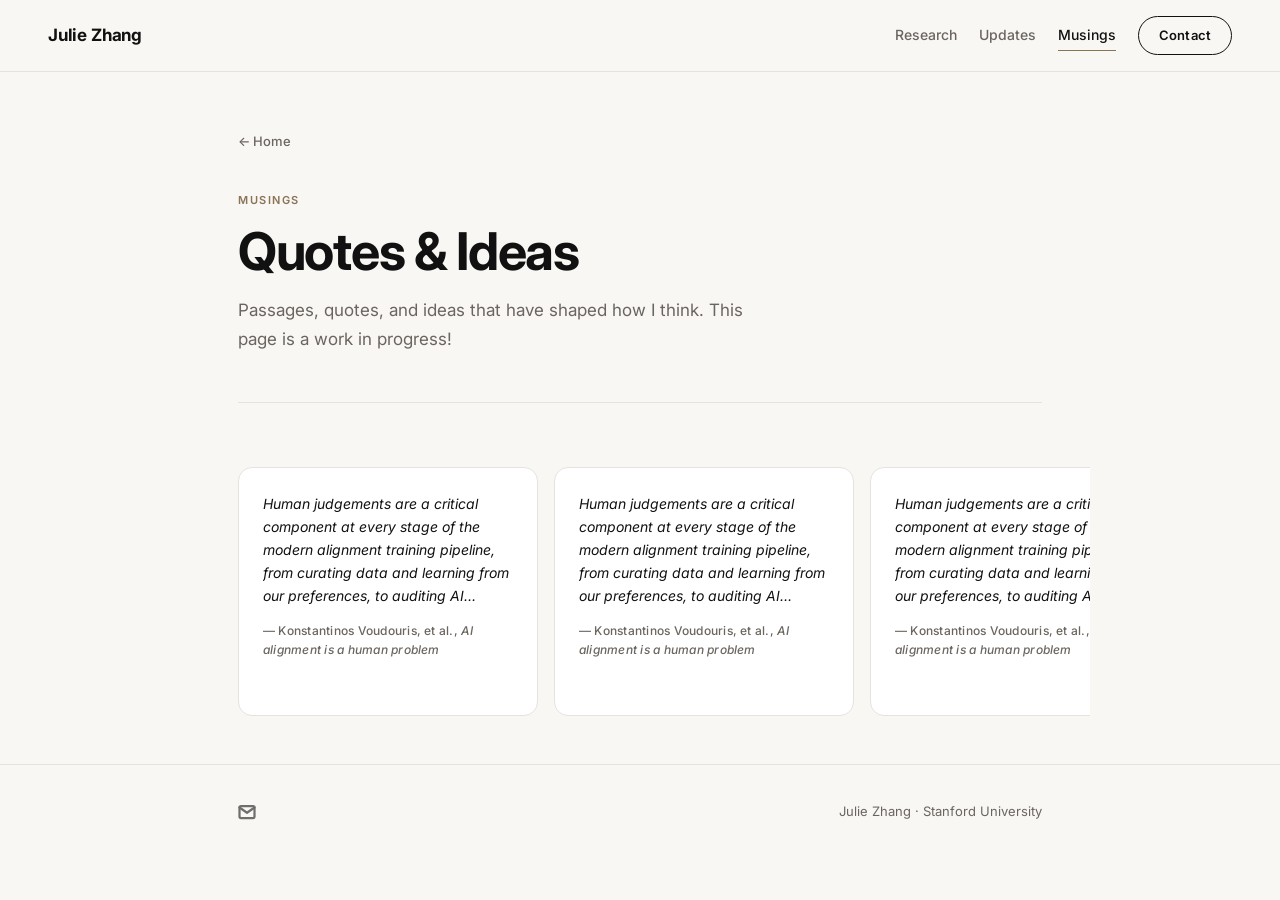
==== commit e49cbf43: "Update musings.html with work in progress note Added a note indicating that the page is a work in pr" ====
--- a/musings.html
+++ b/musings.html
@@ -34,7 +34,8 @@
       <h1 class="page-header-title">Quotes & Ideas</h1>
       <p class="page-header-desc">
         Passages, quotes, and ideas that have shaped how I think.
-        Click any card to read more.
+        
+        This page is a work in progress! 
       </p>
     </header>
 
